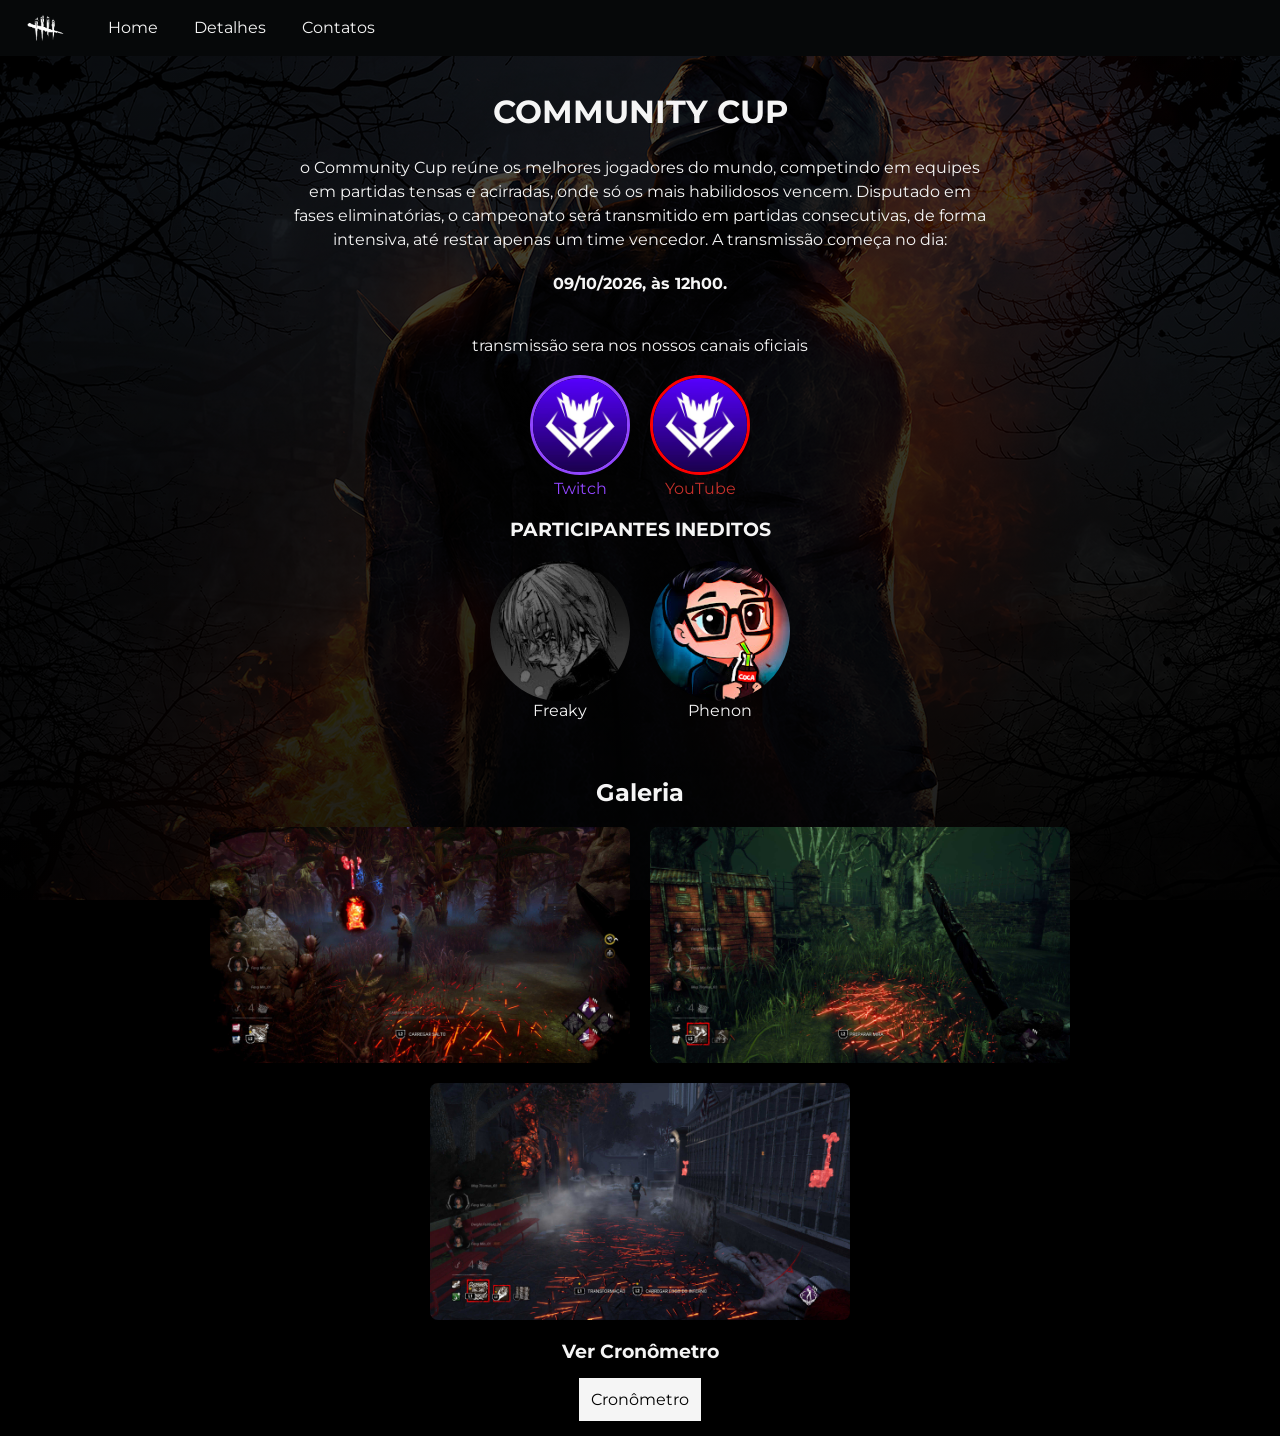
==== codigos/detalhes.html @ e487cecc "Add files via upload" ====
<!DOCTYPE html>
<html lang="pt-br">
<head>
    <meta charset="UTF-8">
    <meta name="viewport" content="width=device-width, initial-scale=1.0">
    <link rel="stylesheet" href="style.css">
    <link href="https://fonts.googleapis.com/css2?family=Montserrat:wght@700&display=swap" rel="stylesheet">  
    <title>detalhes</title>
</head>
<body>
    <nav>
        <a class="logo" href="../index.html">
            <img src="../galeria/icon.png" alt="Home">
        </a>
        <div class="links">
            <a class="ativo" href="../index.html">Home</a>
            <a href="detalhes.html">Detalhes</a>
            <a href="contatos.html">Contatos</a>
        </div>
    </nav>
    <div class="container">
        <div class="centralizado">
            <div class='descricao'>
                <h1>COMMUNITY CUP</h1>
                <p>o Community Cup reúne os melhores jogadores do
mundo, competindo em equipes em partidas tensas e
acirradas, onde só os mais habilidosos vencem.
Disputado em fases eliminatórias, o campeonato será transmitido em 
partidas consecutivas, de forma intensiva, até restar apenas um time vencedor.
A transmissão começa no dia:
                </p>
                <h4>09/10/2026, às 12h00.</h4>
            </div>
            <div class="canal">
                <p>transmissão sera nos nossos canais oficiais</p>
                <div class="botoes">
                    <a href="https://www.twitch.tv/dbdleague">
                        <img class="twitch" src="../galeria/dbdleague.jpg" alt="Twitch">
                        <p class="twitch">Twitch</p>
                    </a>
                    <a href="https://www.youtube.com/@dbdleague">
                        <img class="youtube" src="../galeria/dbdleague.jpg" alt="YouTube">
                        <p class="youtube">YouTube</p>
                    </a>
                </div>
            </div>
            <h3>PARTICIPANTES INEDITOS</h3>
                <div class="participantes">
                    <a href="https://www.twitch.tv/freaky_dbd">
                    <img src="../galeria/participante1.jpg" alt="Participante 1" >
                        <p>Freaky</p>
                    </a>
                    <a href="https://www.twitch.tv/phenombr">
                        <img src="../galeria/participante2.jpg" alt="Participante 2">
                        <p>Phenon</p>
                    </a>
                </div>
            <br><br>
            <h2>Galeria</h2>
            <div class="galeria">
                <div class="imagens">
                    <img src="../galeria/imagem1.jpg" alt="Imagem 1">
                    <img src="../galeria/imagem2.jpg" alt="Imagem 2">
                    <img src="../galeria/imagem3.jpg" alt="Imagem 3">
                </div>
            </div>
            <h3>Ver Cronômetro</h3>
            <div class='button' id='btnVoltar'>
                <p>Cronômetro</p>
            </div>
        </div>
    </div>
    <script src="script.js"></script>
</body>
</html>
---- codigos/style.css ----
*{
    margin:0;
    padding: 0;
    box-sizing: border-box;
}
body{
    color: whitesmoke;
    font-family: 'Montserrat', sans-serif;
    background: linear-gradient(rgba(0, 0, 0, 0.7), rgba(0, 0, 0, 1)), url('../galeria/planofundodbd.png') center / cover fixed no-repeat;
    background-color: #000;
    /* user-select: none; */ 
}
.normal{
    background-color: #ffff;
}
.container{
    background: transparent;
    width: 100%;
    min-height: 100vh;
    padding-top: 68px;
}
.title {
    font-size: calc(10px + 3vw);
}
.title p {
    font-size: calc(10px + 1vw);
}
.countdown{
    display: flex;
    width: 60vw;
    justify-content: space-between;
    flex-wrap: wrap;
}
.countdown h1{
    font-size: calc(10px + 8vw);
    text-shadow: 0 0 10px  #d30a0a;
}
.button{
    background-color: whitesmoke;
    color: black;
    padding: 10px;
    cursor: pointer;
    border: solid 2px whitesmoke;
    transition: background-color 0.3s ease, color 0.3s ease, transform 0.3s ease;
    margin: 15px;
}
.button:hover {
    background-color: black;
    color: whitesmoke;
    transform: scale(1.05);
}
.acoes {
    margin-top: 15px;
    display: flex;
    align-items: center;
    justify-content: center;
    gap: 24px;
    width: min(90vw, 700px);
}
.acao {
    display: flex;
    align-items: center;
    flex-direction: column;
}
.barraseparar {
    width: 1px;
    height: 60px;
    background-color: whitesmoke;
}
.s{
    font-size: calc(10px + 8vw);
    text-shadow: 0 0 10px  whitesmoke;
}
.crono {
    padding-left: 3px;
}
a{
    color: #d30a0ac0;
    text-decoration: none;
}
.centralizado{
    display: flex;
    align-items: center;
    flex-direction: column;
    justify-content: space-evenly;
    text-align: center;
    width: 100%;
    height: 100%;
}
.banner {
    display: block;
    width: min(80vw, 800px);
    height: auto;
    max-height: 420px;
    object-fit: contain;
    margin: 16px auto;
}
img.banner {
    filter: drop-shadow(0 0 10px #d30a0a);
}
.descricao {
    display: flex;
    flex-direction: column;
    justify-content: center;
    align-items: center;
    gap: 20px;
    flex-wrap: wrap;
    width: min(90vw, 700px);
    margin: 20px auto;
    line-height: 1.5;
}
.canal {
    display: flex;
    flex-direction: column;
    justify-content: center;
    align-items: center;
    gap: 20px;
    flex-wrap: wrap;
    margin: 20px auto;
}
.participantes {
    display: flex;
    justify-content: center;
    align-items: center;
    gap: 20px;
    flex-wrap: wrap;
    margin: 20px auto;
}
.galeria {
    width: min(90vw, 900px);
    margin: 20px auto;
}
.botoes {
    display: flex;
    justify-content: center;
    align-items: center;
    gap: 20px;
    flex-wrap: wrap;
}
.imagens {
    display: flex;
    justify-content: center;
    align-items: center;
    gap: 20px;
    flex-wrap: wrap;
    overflow: visible;
}
.botoes img {
    width: 100px;
    height: 100px;
    object-fit: cover;
    border-radius: 50%;
    border: 3px solid transparent;
    transition: transform 0.3s ease, filter 0.3s ease;
}
.botoes img.twitch {
    border-color: #9146ff;
}
.botoes img.youtube {
    border-color: #ff0000;
}
.botoes a:hover img {
    transform: scale(1.05);
    filter: drop-shadow(0 0 10px #d30a0a);
}
.botoes a:hover img.twitch {
    filter: drop-shadow(0 0 10px #9146ff);
}
.participantes a {
    color: whitesmoke;
}
.participantes img {
    display: block;
    width: 140px;
    height: 140px;
    object-fit: cover;
    border-radius: 50%;
    transition: transform 0.3s ease, filter 0.3s ease;
}
.participantes a:hover img {
    transform: scale(1.05);
    filter: brightness(1.15);
    filter: drop-shadow(0 0 10px #d30a0a);
}
.imagens img {
    display: block;
    width: min(80vw, 420px);
    height: auto;
    border-radius: 8px;
    transition: transform 0.3s ease;
}
.imagens img:hover {
    transform: scale(1.04);
    filter: drop-shadow(0 0 10px #d30a0a);
}
.contagem {
    color: #e31212;
}
nav{
    position: fixed;
    top: 0;
    left: 0;
    display: flex;
    background-color: rgb(6, 8, 9);
    width: 100%;
    min-height: 56px;
    align-items: center;
    padding: 6px 24px;
    gap: 28px;
    z-index: 1000;
}
.logo {
    display: flex;
    align-items: center;
    flex-shrink: 0;
}
.logo img {
    width: 42px;
    height: 42px;
    object-fit: contain;
    transition: transform 0.3s ease, filter 0.3s ease;
}
.logo:hover img {
    transform: scale(1.08);
    filter: drop-shadow(0 0 6px #d30a0a);
}
.links {
    display: flex;
    align-items: center;
    gap: 8px;
}
.links a {
    padding: 10px 14px;
    color: whitesmoke;
    border-bottom: 2px solid transparent;
    transition: color 0.3s ease, border-color 0.3s ease;
}
.links a:hover {
    color: #d30a0a;
    border-bottom-color: #d30a0a;
}
.twitch {
    color: #9146FF;
}
.youtube {
    color: #c4302b;
}
.campo input {
    background-color: rgba(0, 0, 0, 0.35);
    color: whitesmoke;
    border: 1px solid rgba(245, 245, 245, 0.45);
    padding: 8px;
}
.campo textarea {
    background-color: rgba(0, 0, 0, 0.35);
    color: whitesmoke;
    border: 1px solid rgba(245, 245, 245, 0.45);
    padding: 8px;
}
.campo input:focus {
    background-color: rgba(0, 0, 0, 0.35);
    color: whitesmoke;
    border: 1px solid rgba(245, 245, 245, 0.45);
    padding: 8px;
}
.campo textarea:focus {
    outline: none;
    border-color: #d30a0a;
}
.contato h1 {
    font-size: clamp(32px, 6vw, 56px);
}
.contato p {
    font-size: 18px;
}
.informacoes p {
    font-size: 18px;
}
.redessociais p {
    font-size: 18px;
}
.formulario {
    width: min(90vw, 650px);
    margin: 18px auto;
}
.informacoes {
    width: min(90vw, 650px);
    margin: 18px auto;
}
.redessociais {
    width: min(90vw, 650px);
    margin: 18px auto;
}
.formulario form {
    width: 100%;
}
.campo {
    margin: 16px 0;
    font-size: 18px;
}
.campo input {
    width: min(100%, 560px);
    font-size: 17px;
    padding: 12px;
}
.campo textarea {
    width: min(100%, 560px);
    font-size: 17px;
    padding: 12px;
}
.campo textarea {
    min-height: 140px;
}
.campo button {
    font-size: 18px;
    padding: 12px 24px;
}
.informacoes h2 {
    font-size: 28px;
    margin-bottom: 12px;
}
.redessociais h2 {
    font-size: 28px;
    margin-bottom: 12px;
}
@media (max-width: 480px) {
    nav {
        padding: 6px 12px;
        gap: 12px;
    }

    .links {
        gap: 0;
    }

    .links a {
        padding: 10px 7px;
        font-size: 12px;
    }

    .cabecalho-contatos p {
        font-size: 16px;
    }

    .informacoes p {
        font-size: 16px;
    }

    .redessociais p {
        font-size: 16px;
    }

    .campo {
        font-size: 16px;
    }

    .descricao {
        width: 90vw;
    }

    .participantes img {
        width: 120px;
        height: 120px;
    }

    .imagens img {
        width: 40vw;
        height: 120px;
    }

}
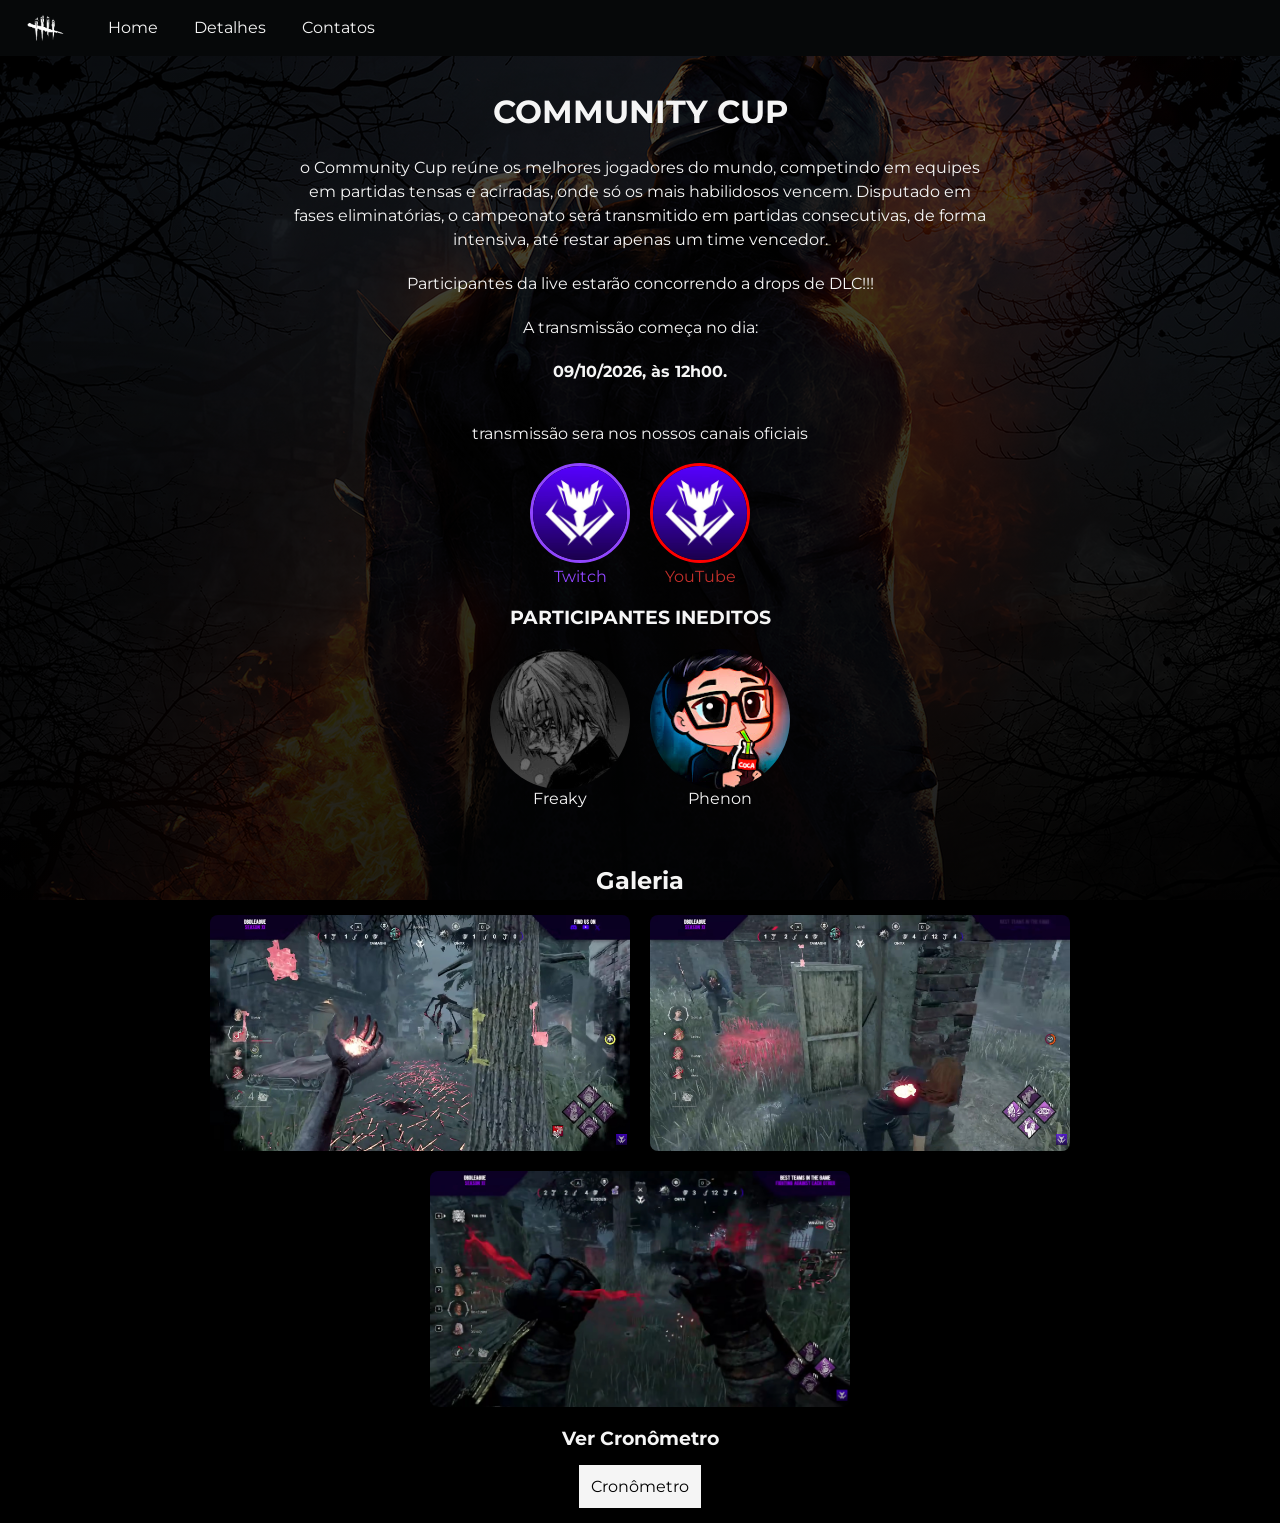
==== commit 46fe7d0c: "Update detalhes.html with new transmission info Added a new paragraph about live participants compet" ====
--- a/codigos/detalhes.html
+++ b/codigos/detalhes.html
@@ -27,7 +27,10 @@
 acirradas, onde só os mais habilidosos vencem.
 Disputado em fases eliminatórias, o campeonato será transmitido em 
 partidas consecutivas, de forma intensiva, até restar apenas um time vencedor.
-A transmissão começa no dia:
+                </p>
+                <p>Participantes da live estarão concorrendo a drops de DLC!!!
+                </p>
+                <p>A transmissão começa no dia:
                 </p>
                 <h4>09/10/2026, às 12h00.</h4>
             </div>
